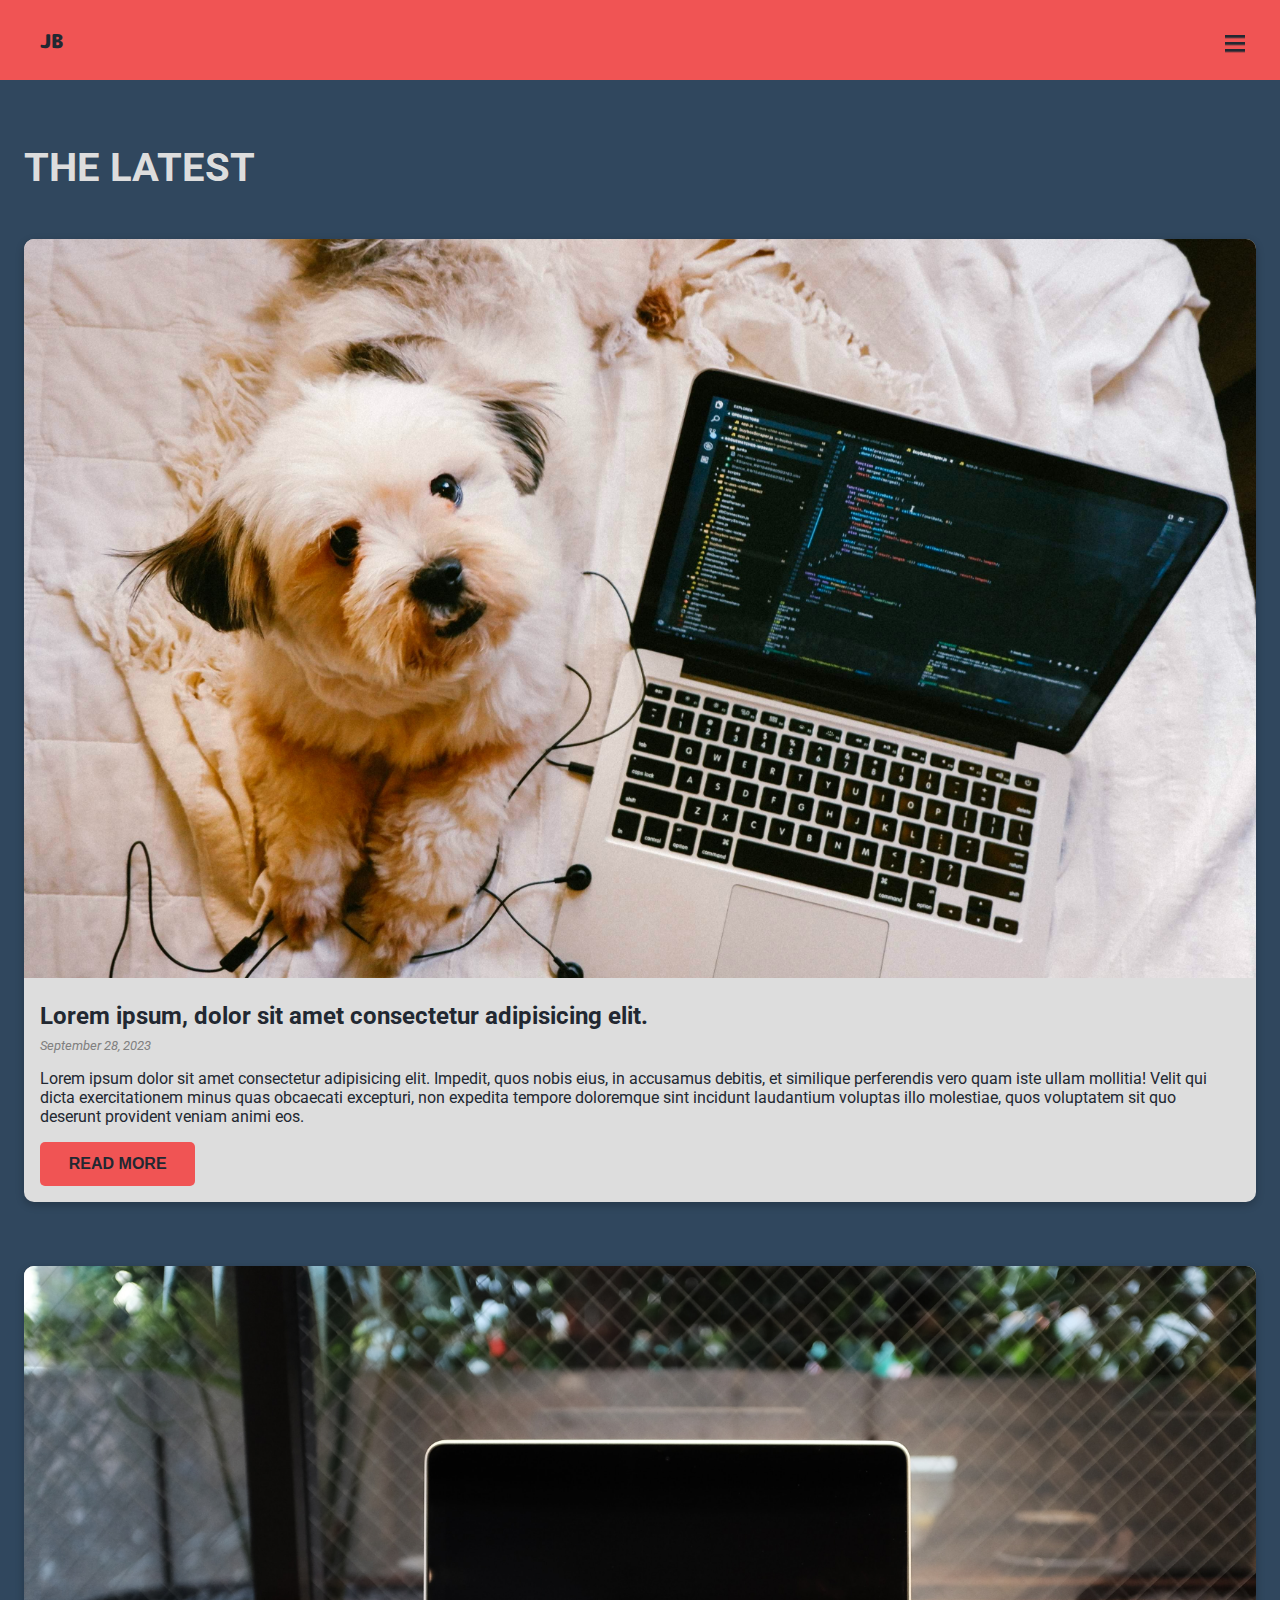
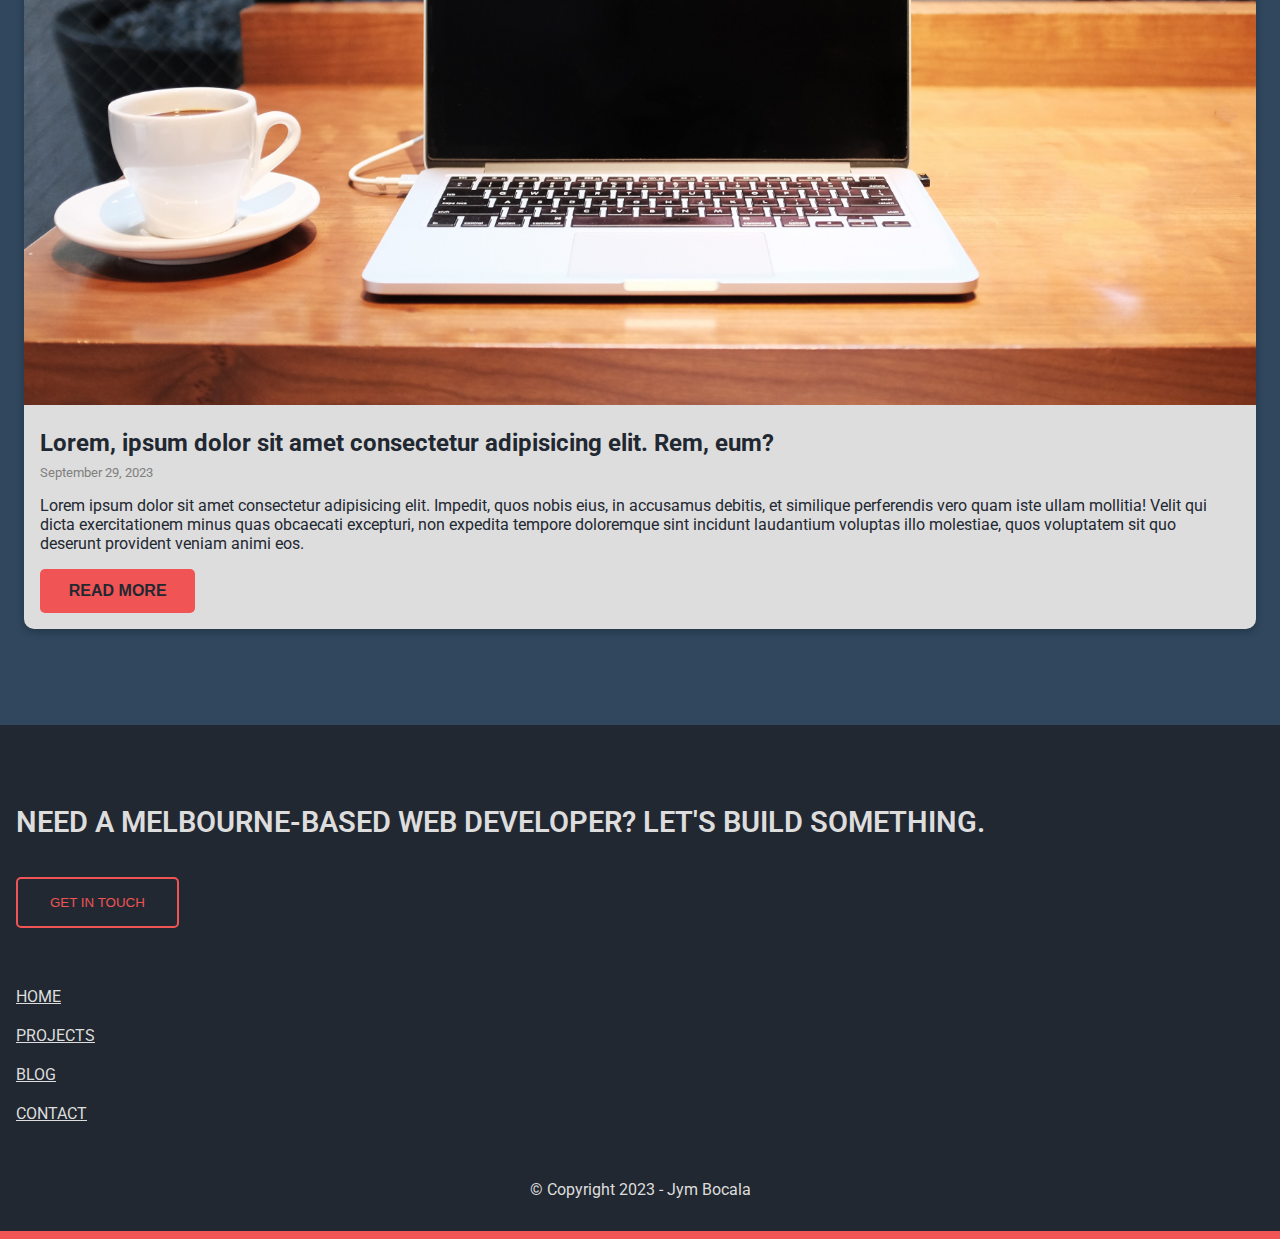
==== src/pages/blog.html @ ca9d5761 "add blog page styles" ====
<!DOCTYPE html>
<html lang="en">
  <head>
    <meta charset="UTF-8" />
    <meta name="viewport" content="width=device-width, initial-scale=1.0" />
    <link rel="stylesheet" href="../styles/index.css" />
    <link rel="stylesheet" href="../styles/mediaqueries.css" />
    <link rel="stylesheet" href="../styles/blog.css" />
    <link rel="preconnect" href="https://fonts.googleapis.com" />
    <link rel="preconnect" href="https://fonts.gstatic.com" crossorigin />
    <link
      href="https://fonts.googleapis.com/css2?family=M+PLUS+Rounded+1c:wght@700;800;900&family=Roboto:ital,wght@0,400;0,700;1,400&display=swap"
      rel="stylesheet"
    />
    <title>Jym Bocala</title>
  </head>
  <body>
    <div class="container">
      <div class="mob_nav">
        <a href="#" class="nav_initials">JB</a>
        <p>
          <a href="#main_nav" id="access_nav" class="access_aid"
            >Show navigation</a
          >
        </p>
      </div>
      <nav id="main_nav">
        <p class="nav_initials" id="main_nav_initials">JB</p>
        <ul>
          <li><a href="#" class="nav_link">Home</a></li>
          <li><a href="#" class="nav_link">About</a></li>
          <li><a href="#" class="nav_link">Contact</a></li>
        </ul>
        <a
          class="download-btn"
          href="../assets/Jym_Bocala_CV(1).pdf"
          title="Download my CV"
          download="Jym_Bocala_CV(1).pdf"
          >CV</a
        >
        <p>
          <a href="#body" id="access_top" class="access_aid">Hide navigation</a>
        </p>
      </nav>
      <main>
        <section class="blog_container">
          <h2>The latest</h2>
          <div class="blog_card">
            <img
              src="../assets/dog-and-laptop.jpg"
              alt="dog next to a laptop"
              class="blog_img"
            />
            <div class="blog_card_content">
              <h3 class="blog_card_title">
                Lorem ipsum, dolor sit amet consectetur adipisicing elit.
              </h3>
              <small><em>September 28, 2023</em></small>
              <p class="blog_card_text">
                Lorem ipsum dolor sit amet consectetur adipisicing elit.
                Impedit, quos nobis eius, in accusamus debitis, et similique
                perferendis vero quam iste ullam mollitia! Velit qui dicta
                exercitationem minus quas obcaecati excepturi, non expedita
                tempore doloremque sint incidunt laudantium voluptas illo
                molestiae, quos voluptatem sit quo deserunt provident veniam
                animi eos.
              </p>
              <a href="#" class="blog_card_link">
                <button>READ MORE</button>
              </a>
            </div>
          </div>

          <div class="blog_card">
            <img
              src="../assets/laptop-and-coffee.jpg"
              alt="laptop with coffee"
              class="blog_img"
            />
            <div class="blog_card_content">
              <h3 class="blog_card_title">
                Lorem, ipsum dolor sit amet consectetur adipisicing elit. Rem,
                eum?
              </h3>
              <small>September 29, 2023</small>
              <p class="blog_card_text">
                Lorem ipsum dolor sit amet consectetur adipisicing elit.
                Impedit, quos nobis eius, in accusamus debitis, et similique
                perferendis vero quam iste ullam mollitia! Velit qui dicta
                exercitationem minus quas obcaecati excepturi, non expedita
                tempore doloremque sint incidunt laudantium voluptas illo
                molestiae, quos voluptatem sit quo deserunt provident veniam
                animi eos.
              </p>
              <a href="#" class="blog_card_link">
                <button>READ MORE</button>
              </a>
            </div>
          </div>
        </section>
      </main>
      <footer>
        <div class="footer_upper">
          <div class="footer_cta">
            <p>Need a Melbourne-based web developer? Let's build something.</p>
            <a href="#">
              <button class="cta_btn">Get in touch</button>
            </a>
          </div>
          <div class="footer_info">
            <ul class="footer_alt_nav">
              <li><a href="#" class="footer_navlink">Home</a></li>
              <li><a href="#" class="footer_navlink">Projects</a></li>
              <li><a href="" class="footer_navlink">Blog</a></li>
              <li><a href="" class="footer_navlink">Contact</a></li>
            </ul>
          </div>
        </div>
        <div class="footer_lower">
          <p>© Copyright 2023 - Jym Bocala</p>
        </div>
      </footer>
    </div>
  </body>
</html>
---- src/styles/index.css ----
@import "/src/styles/navbar.css";
* {
  box-sizing: border-box;
  scroll-behavior: smooth;
}

body {
  font-family: "Roboto", sans-serif;
  margin: 0;
  padding: 0;
  overflow-x: hidden;
  overflow-y: scroll;
}

.container {
  display: flex;
  flex-direction: column;
  align-items: center;
  min-height: 100vh;
  background-color: #222831;
}

/* === MAIN === */
main {
  background-color: #30475E;
  display: flex;
  align-items: center;
  width: 100%;
  min-height: 100vh;
  color: #DDDDDD;
  text-align: center;
}

.hero {
  display: flex;
  flex-grow: 1;
  flex-wrap: wrap;
  justify-content: center;
  align-items: center;
  padding: 1.5rem;
}

.hero_image {
  border: #DDDDDD solid 2px;
  display: flex;
  width: 70%;
  border-radius: 70% 30% 30% 70%/60% 40% 60% 40%;
  margin-bottom: 3rem;
}

.font_color_primary {
  color: #F05454;
}

.hero_info * {
  margin-top: 1rem;
}
.hero_info :first-child {
  margin: 0;
}
.hero_info #fullname {
  font-weight: 400;
}

.hero_links {
  display: flex;
  flex-wrap: wrap;
  justify-content: center;
}
.hero_links :nth-child(1) {
  display: flex;
  justify-content: center;
  width: 100%;
  background-color: transparent;
  cursor: none;
  border: none;
  margin-bottom: 0.8rem;
}
.hero_links :nth-child(1) #cv_button {
  background-color: #F05454;
  color: #222831;
  width: 50%;
  border-radius: 50px;
  padding: 1.5rem;
}
.hero_links :not(:first-child) {
  background-color: transparent;
  border: none;
  margin: 0 1rem;
}

.icon {
  max-width: 40px;
}
.icon path {
  fill: #DDDDDD;
}

/* === FOOTER === */
footer {
  margin-top: auto;
  display: flex;
  flex-direction: column;
  width: 100%;
  padding: 1rem;
  background-color: #222831;
  border-bottom: 8px solid #F05454;
  color: #DDDDDD;
}

.footer_upper {
  text-transform: uppercase;
}
.footer_upper .footer_cta {
  padding: 2rem 0;
}
.footer_upper .footer_cta p {
  margin-bottom: 2rem;
  font-size: 1.8rem;
  font-stretch: expanded;
  font-weight: 600;
  line-height: 1.5;
}
.footer_upper .cta_btn {
  background-color: transparent;
  border: 2px solid #F05454;
  color: #F05454;
  padding: 1rem 2rem;
  border-radius: 5px;
  text-transform: uppercase;
}
.footer_upper .footer_info {
  display: flex;
}

.footer_alt_nav li {
  text-align: left;
  padding: 0.5rem 0;
}
.footer_alt_nav li .footer_navlink {
  text-decoration: none;
  color: #DDDDDD;
  font-weight: 400;
  font-size: 1rem;
  text-decoration: underline;
}

.footer_lower {
  align-self: center;
  margin-top: 1rem;
}/*# sourceMappingURL=index.css.map */
---- src/styles/mediaqueries.css ----
* {
  box-sizing: border-box;
  scroll-behavior: smooth;
}

body {
  font-family: "Roboto", sans-serif;
  margin: 0;
  padding: 0;
  overflow-x: hidden;
  overflow-y: scroll;
}

/* === TABLET SCREENS === */
@media only screen and (min-width: 401px) and (max-width: 960px) {
  main {
    background-color: #F5CF8E; /* Yellow */
  }
}
/* === DESKSTOP SCREENS === *//*# sourceMappingURL=mediaqueries.css.map */
---- src/styles/blog.css ----
* {
  box-sizing: border-box;
  scroll-behavior: smooth;
}

body {
  font-family: "Roboto", sans-serif;
  margin: 0;
  padding: 0;
  overflow-x: hidden;
  overflow-y: scroll;
}

.blog_container {
  display: flex;
  flex-wrap: wrap;
  max-height: 100%;
  padding: 1rem 1.5rem;
  margin: 0 auto 3rem;
}
.blog_container h2 {
  text-transform: uppercase;
  text-align: left;
  font-size: 2.5rem;
  flex-grow: 1;
  margin: 3rem 0;
}

/* === BLOG CARD === */
.blog_card {
  display: flex;
  flex-wrap: wrap;
  margin: 2rem 0;
  background-color: #DDDDDD;
  color: #222831;
  border-radius: 10px;
  box-shadow: rgba(0, 0, 0, 0.24) 0px 3px 8px;
}
.blog_card:first-of-type {
  margin-top: 0;
}

.blog_img {
  width: 100%;
  aspect-ratio: 5/3;
  -o-object-fit: cover;
     object-fit: cover;
  border-radius: 10px 10px 0 0;
}

.blog_card_content {
  padding: 0 1rem 1rem;
  display: flex;
  flex-wrap: wrap;
  text-align: left;
  color: #222831;
}
.blog_card_content h3 {
  width: 100%;
  font-size: 1.5rem;
  margin-bottom: 0.5rem;
}
.blog_card_content small {
  font-size: 0.8rem;
  color: grey;
}
.blog_card_content .blog_card_text {
  display: -webkit-box;
  -webkit-box-orient: vertical;
  -webkit-line-clamp: 4;
  overflow: hidden;
}
.blog_card_content .blog_card_link {
  text-decoration: none;
  color: #222831;
}
.blog_card_content .blog_card_link button {
  padding: 0.8rem 1.8rem;
  border-radius: 5px;
  background-color: #F05454;
  border: none;
  color: #222831;
  font-weight: 600;
  font-size: 1rem;
}/*# sourceMappingURL=blog.css.map */
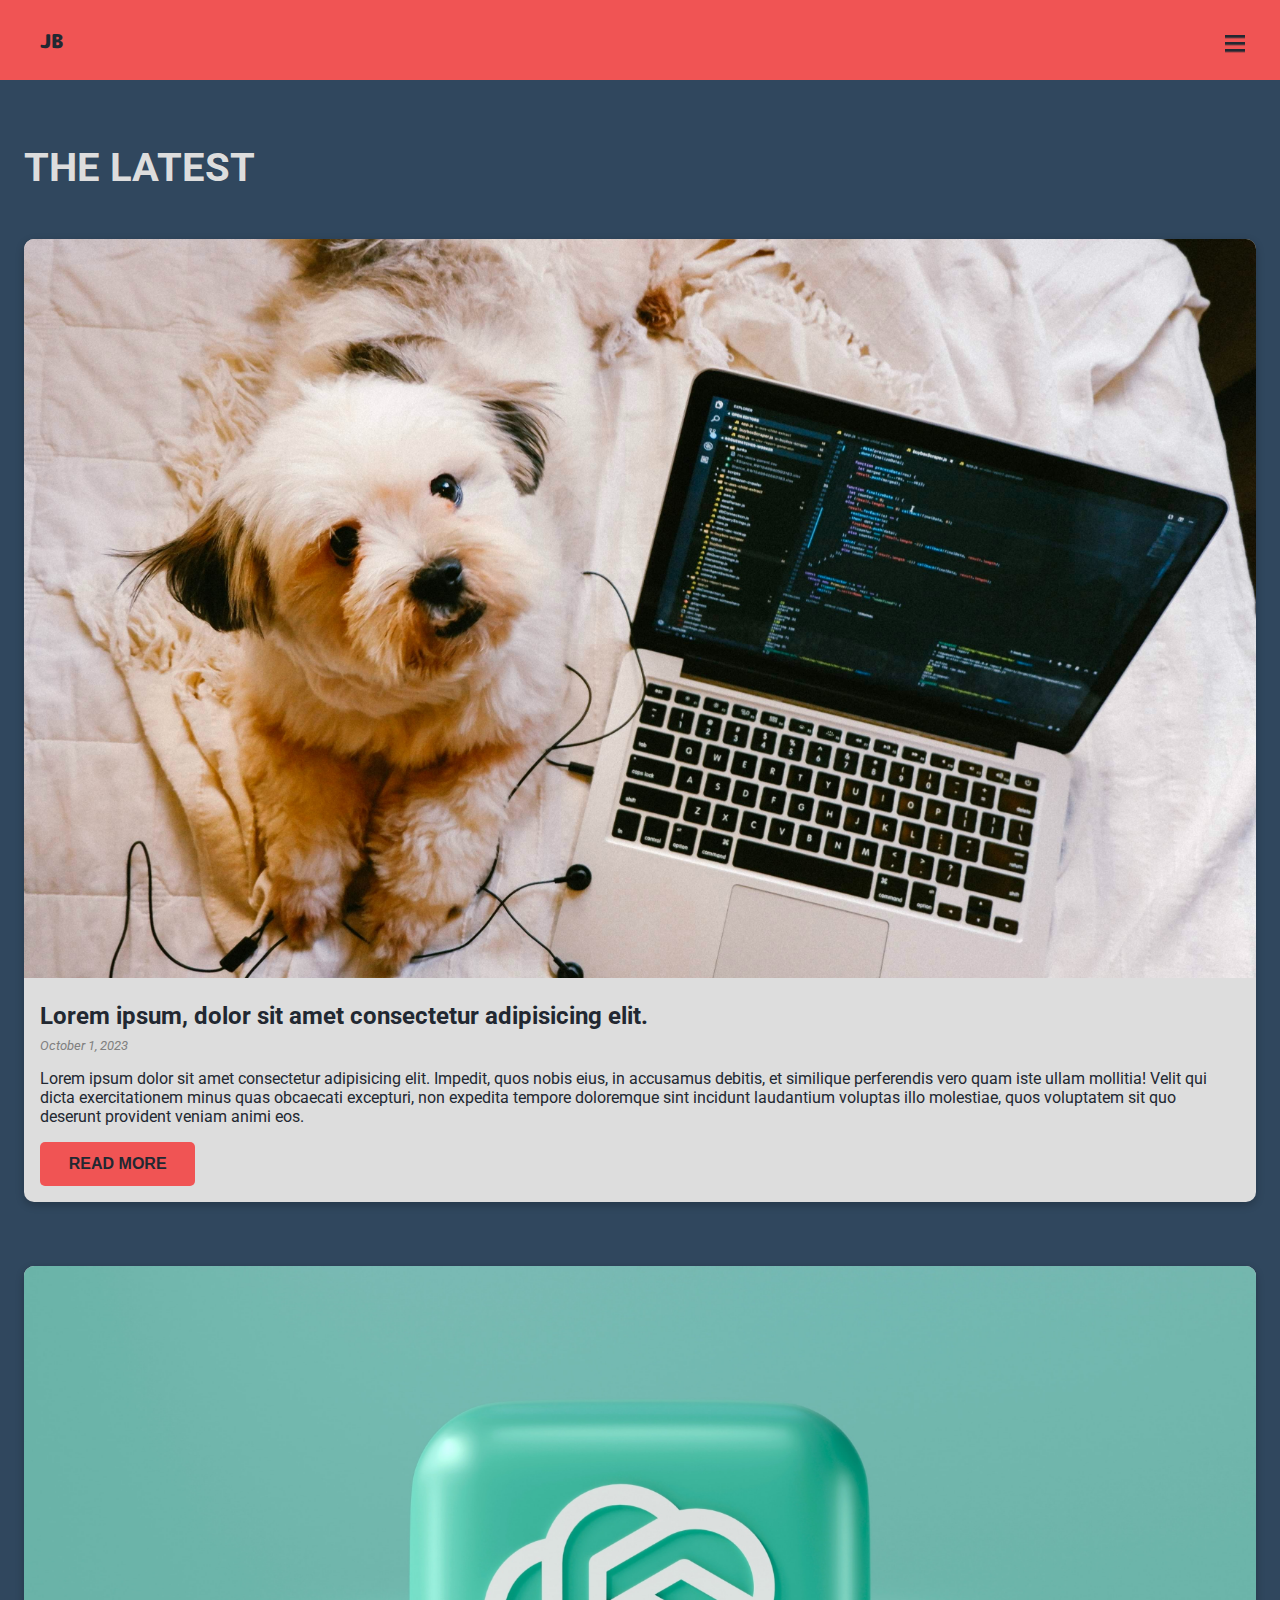
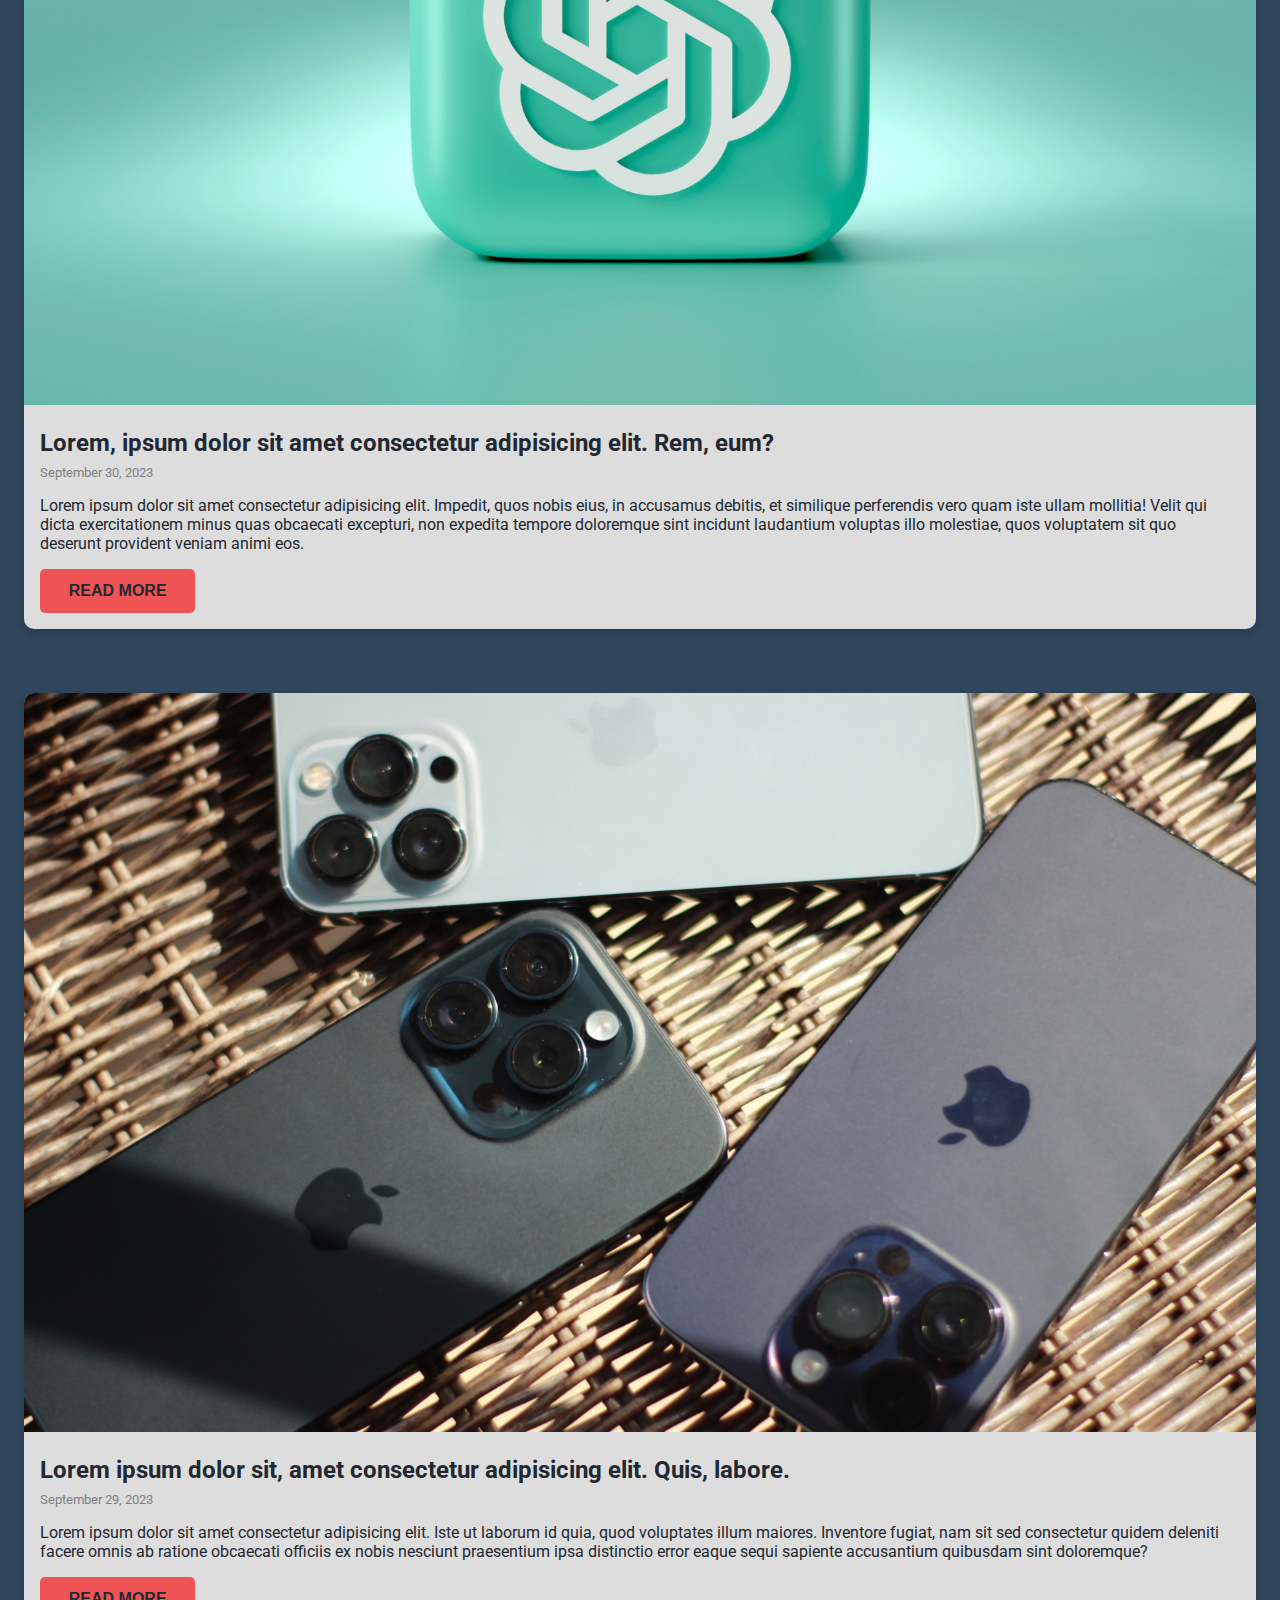
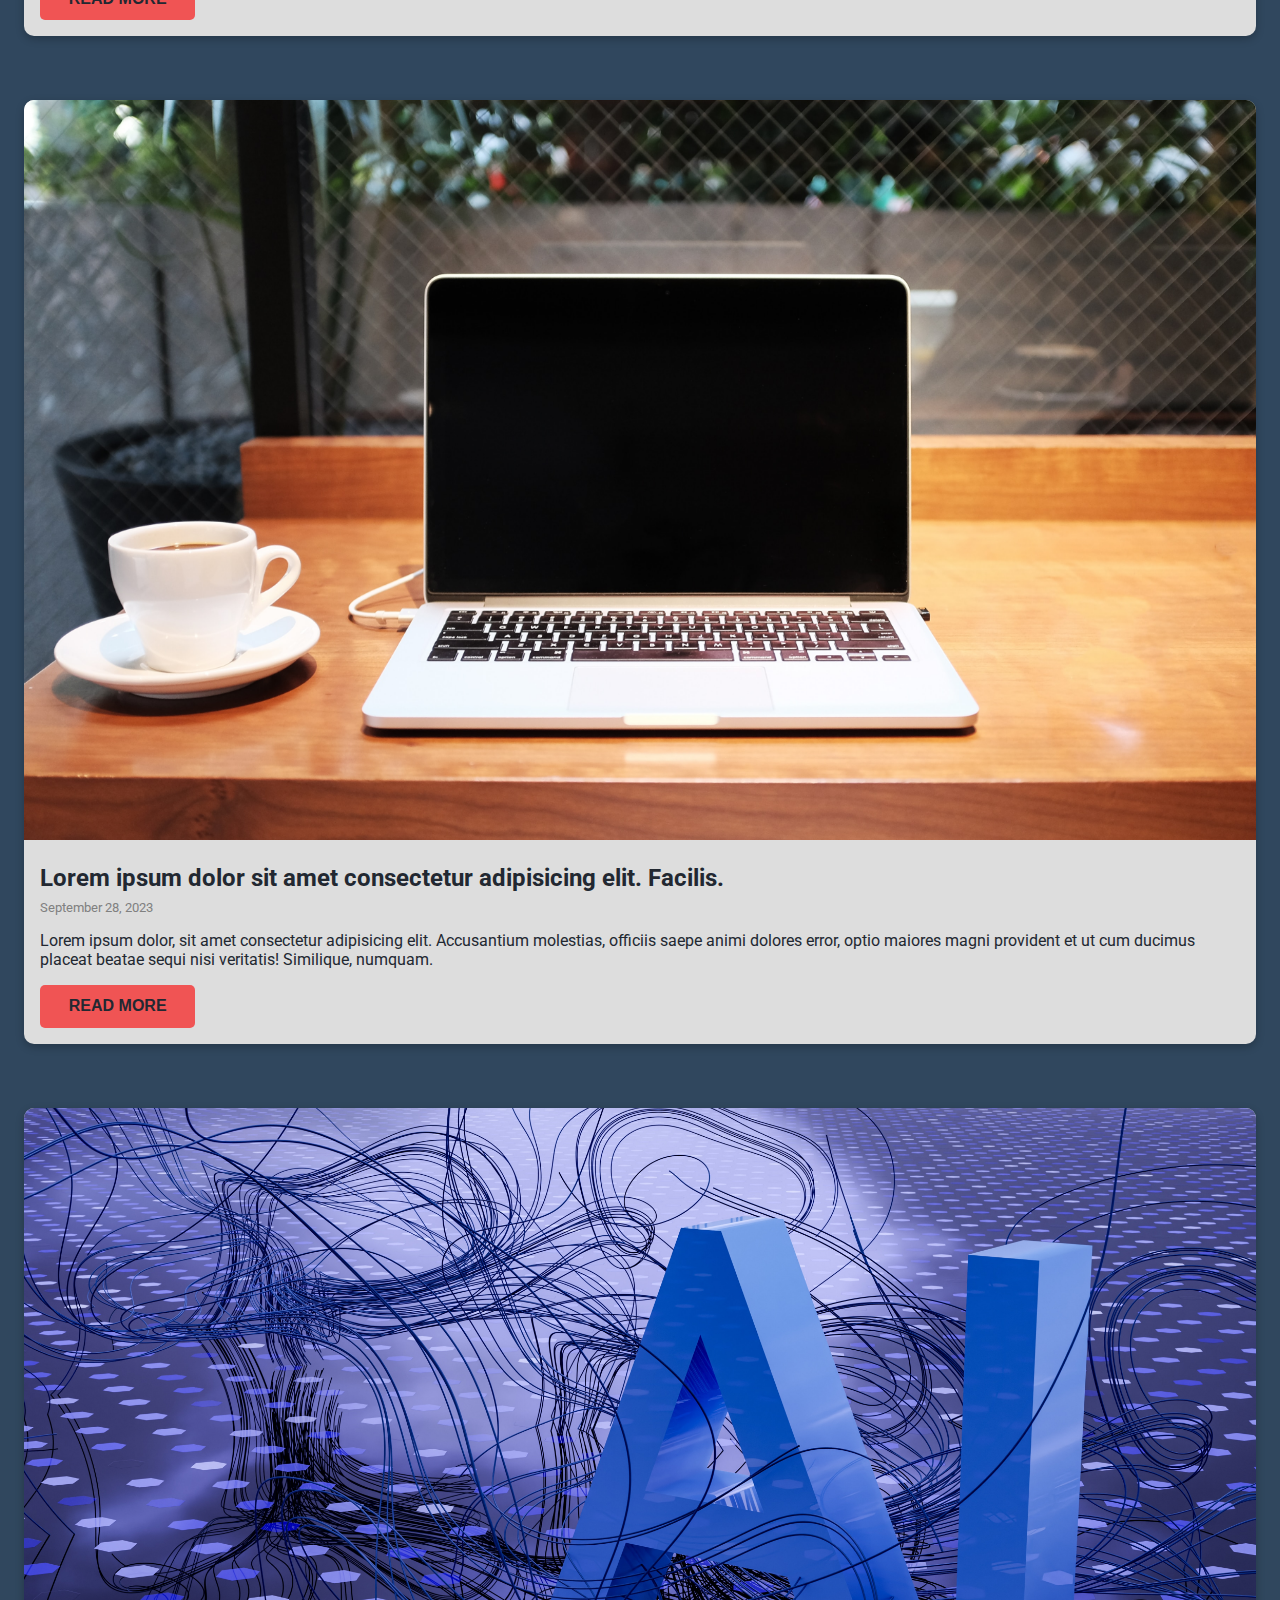
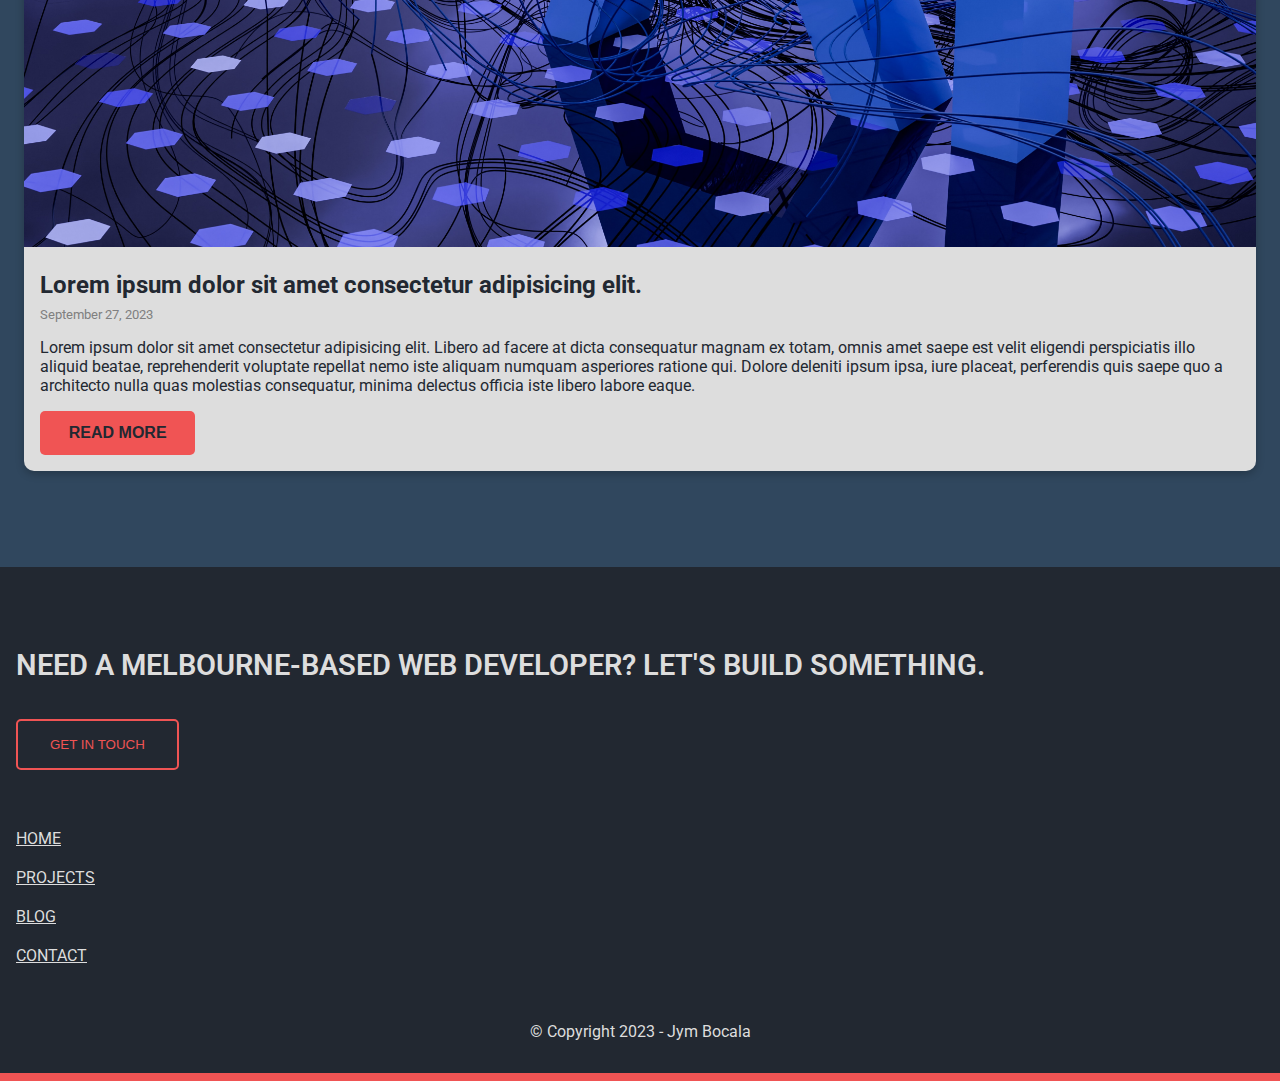
==== commit 5a0af309: "add 3 blog posts" ====
--- a/src/pages/blog.html
+++ b/src/pages/blog.html
@@ -45,9 +45,11 @@
       <main>
         <section class="blog_container">
           <h2>The latest</h2>
-          <div class="blog_card">
-            <img
-              src="../assets/dog-and-laptop.jpg"
+          
+          <!-- BLOG POST 1 -->
+          <div class="blog_card">
+            <img
+              src="../assets/blog-images/dog-and-laptop.jpg"
               alt="dog next to a laptop"
               class="blog_img"
             />
@@ -55,7 +57,7 @@
               <h3 class="blog_card_title">
                 Lorem ipsum, dolor sit amet consectetur adipisicing elit.
               </h3>
-              <small><em>September 28, 2023</em></small>
+              <small><em>October 1, 2023</em></small>
               <p class="blog_card_text">
                 Lorem ipsum dolor sit amet consectetur adipisicing elit.
                 Impedit, quos nobis eius, in accusamus debitis, et similique
@@ -71,10 +73,11 @@
             </div>
           </div>
 
-          <div class="blog_card">
-            <img
-              src="../assets/laptop-and-coffee.jpg"
-              alt="laptop with coffee"
+          <!-- BLOG POST 2 -->
+          <div class="blog_card">
+            <img
+              src="../assets/blog-images/chatgpt.jpg"
+              alt="Chat GPT icon"
               class="blog_img"
             />
             <div class="blog_card_content">
@@ -82,7 +85,7 @@
                 Lorem, ipsum dolor sit amet consectetur adipisicing elit. Rem,
                 eum?
               </h3>
-              <small>September 29, 2023</small>
+              <small>September 30, 2023</small>
               <p class="blog_card_text">
                 Lorem ipsum dolor sit amet consectetur adipisicing elit.
                 Impedit, quos nobis eius, in accusamus debitis, et similique
@@ -91,6 +94,86 @@
                 tempore doloremque sint incidunt laudantium voluptas illo
                 molestiae, quos voluptatem sit quo deserunt provident veniam
                 animi eos.
+              </p>
+              <a href="#" class="blog_card_link">
+                <button>READ MORE</button>
+              </a>
+            </div>
+          </div>
+
+          <!-- BLOG POST 3 -->
+          <div class="blog_card">
+            <img
+              src="../assets/blog-images/iphones.jpg"
+              alt="three iphones"
+              class="blog_img"
+            />
+            <div class="blog_card_content">
+              <h3 class="blog_card_title">
+                Lorem ipsum dolor sit, amet consectetur adipisicing elit. Quis,
+                labore.
+              </h3>
+              <small>September 29, 2023</small>
+              <p class="blog_card_text">
+                Lorem ipsum dolor sit amet consectetur adipisicing elit. Iste ut
+                laborum id quia, quod voluptates illum maiores. Inventore
+                fugiat, nam sit sed consectetur quidem deleniti facere omnis ab
+                ratione obcaecati officiis ex nobis nesciunt praesentium ipsa
+                distinctio error eaque sequi sapiente accusantium quibusdam sint
+                doloremque?
+              </p>
+              <a href="#" class="blog_card_link">
+                <button>READ MORE</button>
+              </a>
+            </div>
+          </div>
+
+          <!-- BLOG POST 4 -->
+          <div class="blog_card">
+            <img
+              src="../assets/blog-images/laptop-and-coffee.jpg"
+              alt="laptop and coffee"
+              class="blog_img"
+            />
+            <div class="blog_card_content">
+              <h3 class="blog_card_title">
+                Lorem ipsum dolor sit amet consectetur adipisicing elit.
+                Facilis.
+              </h3>
+              <small>September 28, 2023</small>
+              <p class="blog_card_text">
+                Lorem ipsum dolor, sit amet consectetur adipisicing elit.
+                Accusantium molestias, officiis saepe animi dolores error, optio
+                maiores magni provident et ut cum ducimus placeat beatae sequi
+                nisi veritatis! Similique, numquam.
+              </p>
+              <a href="#" class="blog_card_link">
+                <button>READ MORE</button>
+              </a>
+            </div>
+          </div>
+
+          <!-- BLOG POST 5 -->
+          <div class="blog_card">
+            <img
+              src="../assets/blog-images/ai.jpg"
+              alt="AI letters"
+              class="blog_img"
+            />
+            <div class="blog_card_content">
+              <h3 class="blog_card_title">
+                Lorem ipsum dolor sit amet consectetur adipisicing elit.
+              </h3>
+              <small>September 27, 2023</small>
+              <p class="blog_card_text">
+                Lorem ipsum dolor sit amet consectetur adipisicing elit. Libero
+                ad facere at dicta consequatur magnam ex totam, omnis amet saepe
+                est velit eligendi perspiciatis illo aliquid beatae,
+                reprehenderit voluptate repellat nemo iste aliquam numquam
+                asperiores ratione qui. Dolore deleniti ipsum ipsa, iure
+                placeat, perferendis quis saepe quo a architecto nulla quas
+                molestias consequatur, minima delectus officia iste libero
+                labore eaque.
               </p>
               <a href="#" class="blog_card_link">
                 <button>READ MORE</button>
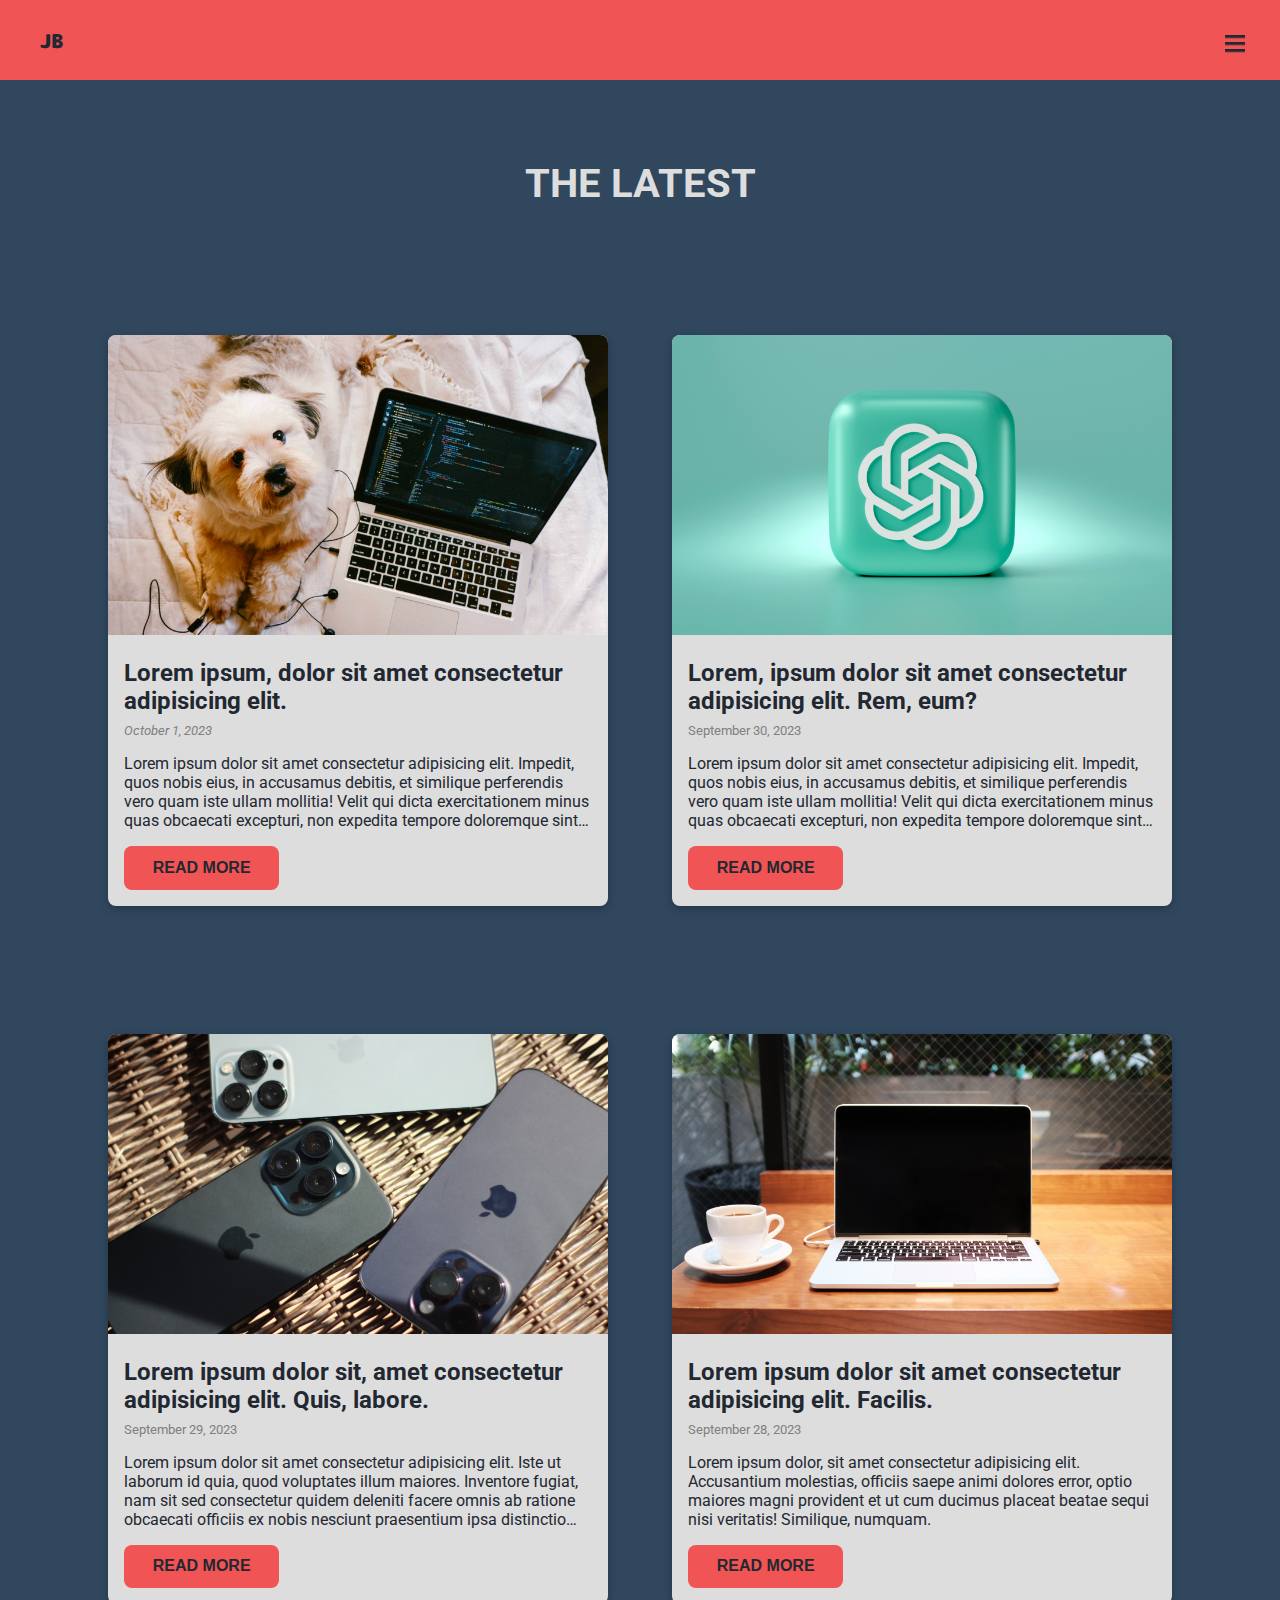
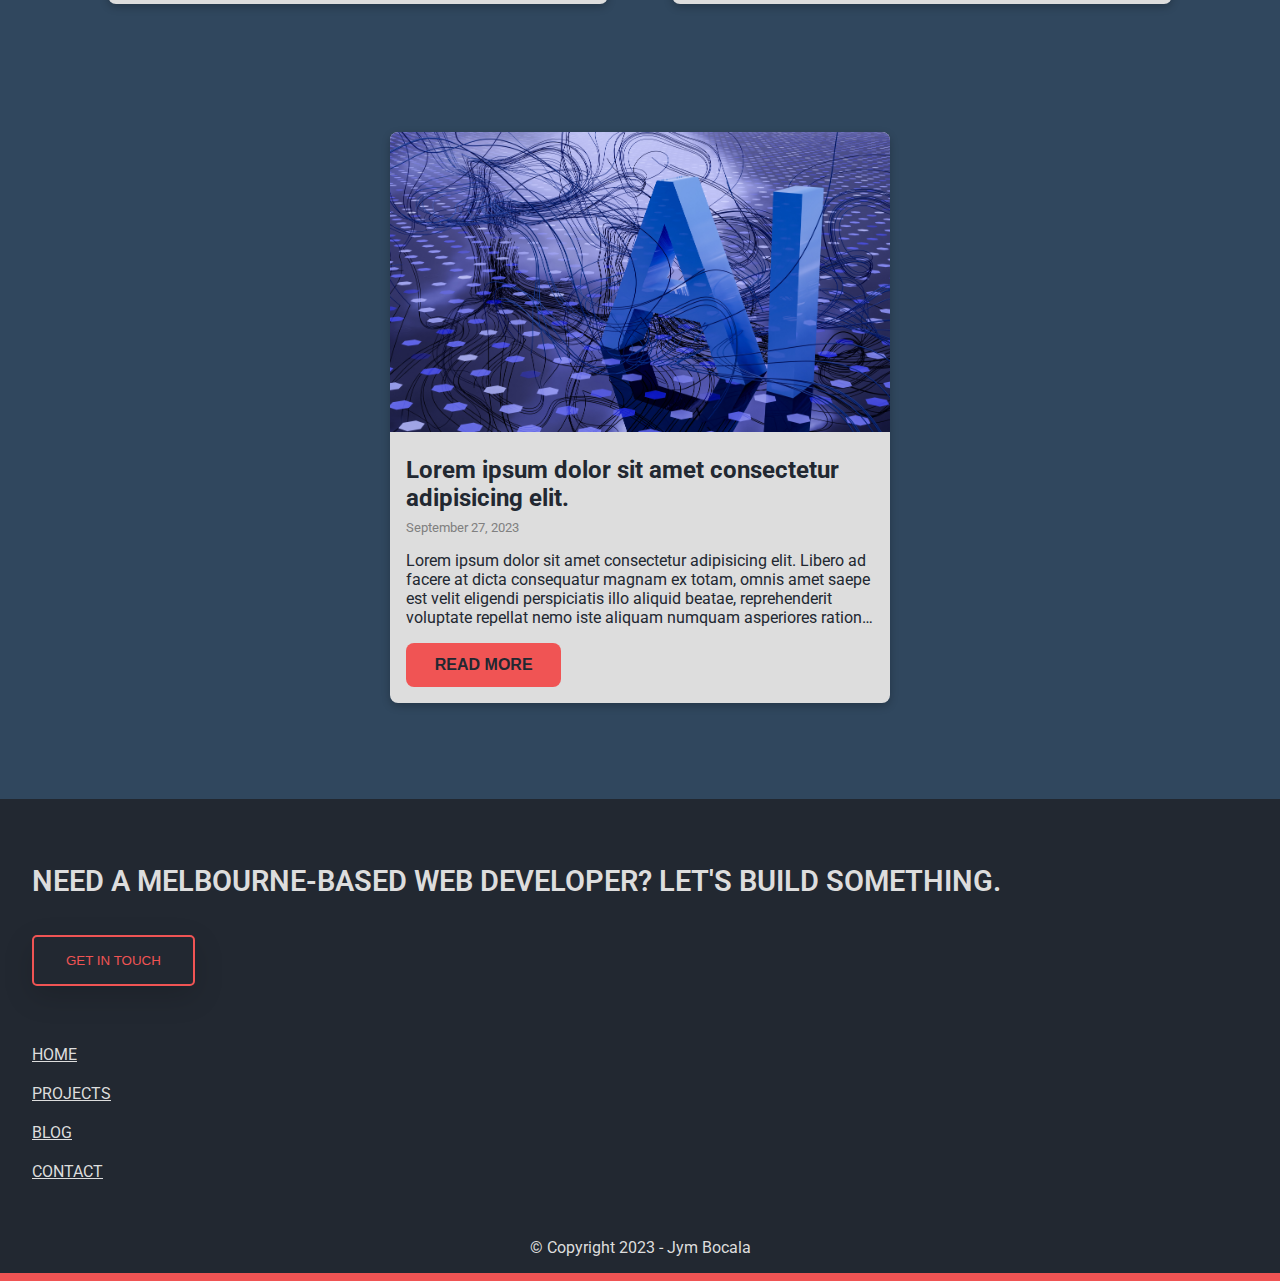
==== commit 36eb5aee: "add media queries styles for blog page" ====
--- a/src/pages/blog.html
+++ b/src/pages/blog.html
@@ -43,8 +43,8 @@
         </p>
       </nav>
       <main>
+        <h2 class="main_heading">The latest</h2>
         <section class="blog_container">
-          <h2>The latest</h2>
           
           <!-- BLOG POST 1 -->
           <div class="blog_card">
--- a/src/styles/index.css
+++ b/src/styles/index.css
@@ -24,6 +24,7 @@
 main {
   background-color: #30475E;
   display: flex;
+  flex-direction: column;
   align-items: center;
   width: 100%;
   min-height: 100vh;
@@ -33,11 +34,12 @@
 
 .hero {
   display: flex;
-  flex-grow: 1;
   flex-wrap: wrap;
   justify-content: center;
   align-items: center;
   padding: 1.5rem;
+  min-height: 80vh;
+  margin-top: 3rem;
 }
 
 .hero_image {
@@ -55,11 +57,15 @@
 .hero_info * {
   margin-top: 1rem;
 }
+.hero_info p {
+  line-height: 1.7;
+}
 .hero_info :first-child {
   margin: 0;
 }
 .hero_info #fullname {
   font-weight: 400;
+  font-size: 2.5rem;
 }
 
 .hero_links {
@@ -76,12 +82,13 @@
   border: none;
   margin-bottom: 0.8rem;
 }
-.hero_links :nth-child(1) #cv_button {
+.hero_links :nth-child(1) #cv_btn {
   background-color: #F05454;
   color: #222831;
-  width: 50%;
+  max-width: 40%;
   border-radius: 50px;
   padding: 1.5rem;
+  box-shadow: 0 10px 30px 0 rgba(0, 0, 0, 0.15);
 }
 .hero_links :not(:first-child) {
   background-color: transparent;
@@ -94,6 +101,53 @@
 }
 .icon path {
   fill: #DDDDDD;
+}
+
+/* === ABOUT ME === */
+.about_me {
+  display: flex;
+  flex-wrap: wrap;
+  justify-content: center;
+  min-height: 100vh;
+  width: 100%;
+  padding: 1.5rem;
+  margin: 3rem 0;
+}
+
+.about_content {
+  text-align: left;
+  line-height: 1.7;
+  margin-bottom: 2rem;
+}
+
+#project_btn {
+  text-decoration: none;
+  color: #222831;
+  background-color: #F05454;
+  border-radius: 5px;
+  border: none;
+  padding: 1rem 1.5rem;
+  box-shadow: 0 10px 30px 0 rgba(152, 116, 116, 0.15);
+  font-weight: 600;
+}
+
+.skills_container {
+  display: grid;
+  grid-template-columns: repeat(4, 1fr);
+  gap: 8px;
+  margin: 2rem 0;
+}
+.skills_container div {
+  display: flex;
+  flex-direction: column;
+  justify-content: space-between;
+  align-items: center;
+}
+.skills_container div img {
+  max-width: 25px;
+}
+.skills_container div p {
+  font-size: 1rem;
 }
 
 /* === FOOTER === */
@@ -128,6 +182,7 @@
   padding: 1rem 2rem;
   border-radius: 5px;
   text-transform: uppercase;
+  box-shadow: 0 10px 30px 0 rgba(0, 0, 0, 0.15);
 }
 .footer_upper .footer_info {
   display: flex;
--- a/src/styles/mediaqueries.css
+++ b/src/styles/mediaqueries.css
@@ -11,10 +11,43 @@
   overflow-y: scroll;
 }
 
-/* === TABLET SCREENS === */
-@media only screen and (min-width: 401px) and (max-width: 960px) {
-  main {
-    background-color: #F5CF8E; /* Yellow */
+/* === Small devices (portrait tablets and large phones) === */
+@media only screen and (min-width: 500px) {
+  main,
+  footer {
+    padding: 0 2rem;
+  }
+  .hero_image {
+    width: 50%;
+  }
+  .skills_container {
+    grid-template-columns: repeat(6, 1fr);
+    grid-gap: 2rem;
   }
 }
-/* === DESKSTOP SCREENS === *//*# sourceMappingURL=mediaqueries.css.map */+/* === Medium devices (landscape tablets) === */
+@media only screen and (min-width: 769px) {
+  /* Contact Page */
+  .contact_form_wrapper {
+    max-width: 80%;
+  }
+  #contact_submit_btn {
+    max-width: 30%;
+  }
+}
+/* === Large devices (laptops/desktops) === */
+@media only screen and (min-width: 992px) {
+  /* Blog and Projects Pages */
+  .project_container, .blog_container {
+    justify-content: space-around;
+    gap: 4em;
+  }
+  .project_card, .blog_card {
+    flex-basis: 45%;
+    max-width: 500px;
+  }
+  /* Contact Page */
+  .contact_form_wrapper {
+    max-width: 60%;
+  }
+}/*# sourceMappingURL=mediaqueries.css.map */--- a/src/styles/blog.css
+++ b/src/styles/blog.css
@@ -17,13 +17,16 @@
   max-height: 100%;
   padding: 1rem 1.5rem;
   margin: 0 auto 3rem;
+  justify-content: center;
+  align-items: stretch;
 }
-.blog_container h2 {
+
+h2 {
   text-transform: uppercase;
   text-align: left;
   font-size: 2.5rem;
   flex-grow: 1;
-  margin: 3rem 0;
+  margin: 2em 0;
 }
 
 /* === BLOG CARD === */
@@ -33,11 +36,8 @@
   margin: 2rem 0;
   background-color: #DDDDDD;
   color: #222831;
-  border-radius: 10px;
+  border-radius: 8px;
   box-shadow: rgba(0, 0, 0, 0.24) 0px 3px 8px;
-}
-.blog_card:first-of-type {
-  margin-top: 0;
 }
 
 .blog_img {
@@ -45,7 +45,7 @@
   aspect-ratio: 5/3;
   -o-object-fit: cover;
      object-fit: cover;
-  border-radius: 10px 10px 0 0;
+  border-radius: 8px 8px 0 0;
 }
 
 .blog_card_content {
@@ -76,7 +76,7 @@
 }
 .blog_card_content .blog_card_link button {
   padding: 0.8rem 1.8rem;
-  border-radius: 5px;
+  border-radius: 8px;
   background-color: #F05454;
   border: none;
   color: #222831;
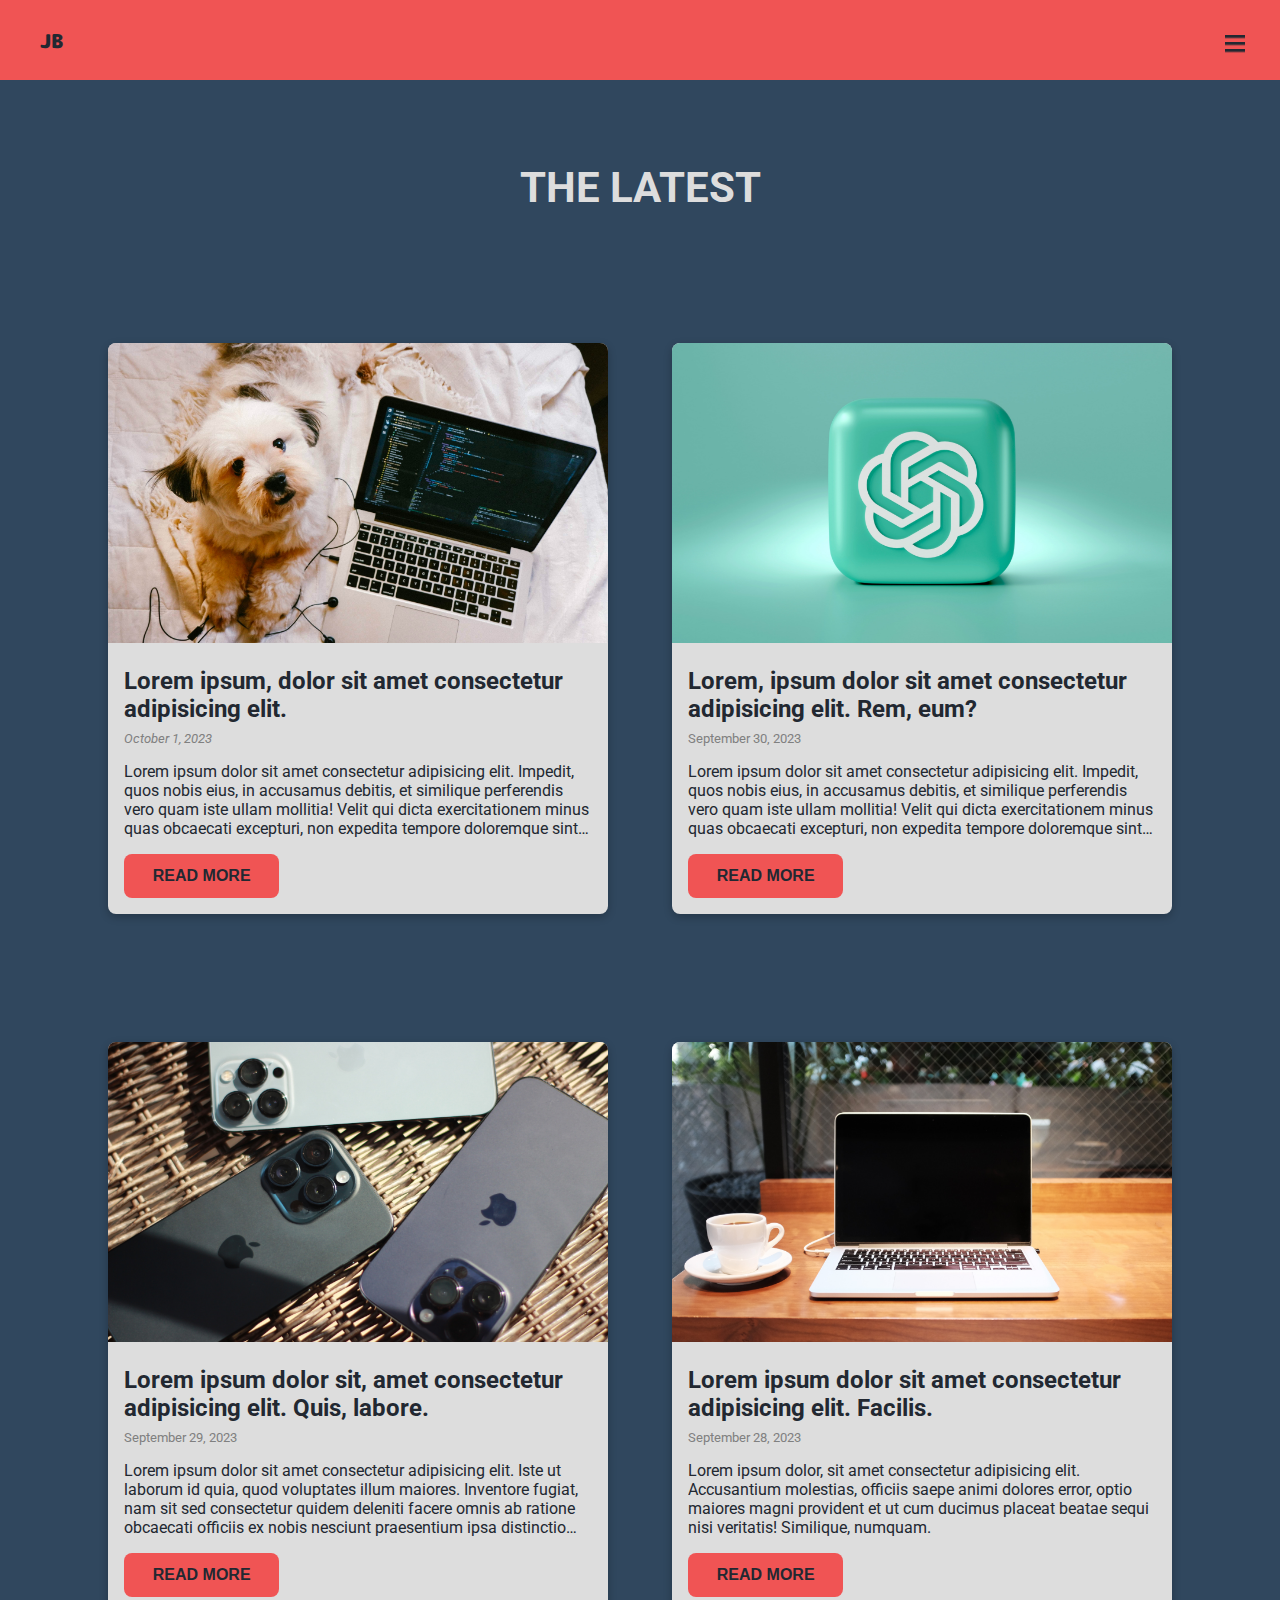
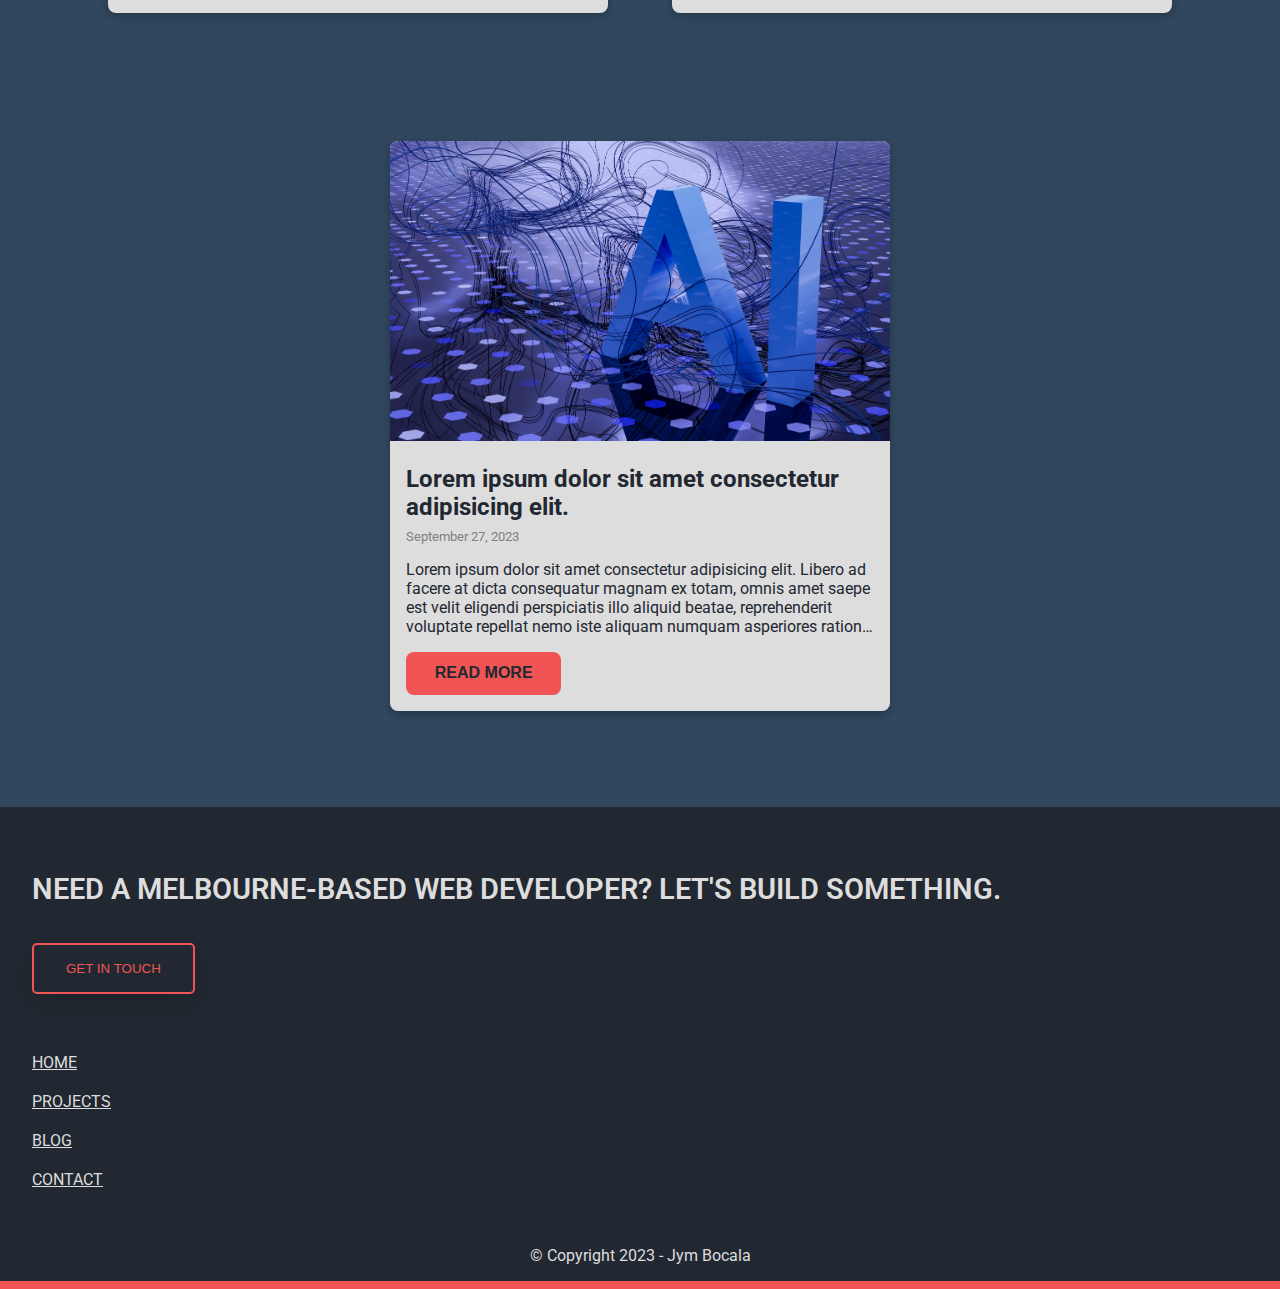
==== commit 0e39f99b: "refactor styling page headings" ====
--- a/src/pages/blog.html
+++ b/src/pages/blog.html
@@ -43,7 +43,7 @@
         </p>
       </nav>
       <main>
-        <h2 class="main_heading">The latest</h2>
+        <h1 class="main_heading">The latest</h1>
         <section class="blog_container">
           
           <!-- BLOG POST 1 -->
--- a/src/styles/index.css
+++ b/src/styles/index.css
@@ -12,15 +12,6 @@
   overflow-y: scroll;
 }
 
-.container {
-  display: flex;
-  flex-direction: column;
-  align-items: center;
-  min-height: 100vh;
-  background-color: #222831;
-}
-
-/* === MAIN === */
 main {
   background-color: #30475E;
   display: flex;
@@ -32,6 +23,22 @@
   text-align: center;
 }
 
+.main_heading {
+  text-transform: uppercase;
+  text-align: left;
+  font-size: 2.6rem;
+  margin: 2em 0;
+}
+
+.container {
+  display: flex;
+  flex-direction: column;
+  align-items: center;
+  min-height: 100vh;
+  background-color: #222831;
+}
+
+/* === HOME PAGE === */
 .hero {
   display: flex;
   flex-wrap: wrap;
--- a/src/styles/blog.css
+++ b/src/styles/blog.css
@@ -19,14 +19,6 @@
   margin: 0 auto 3rem;
   justify-content: center;
   align-items: stretch;
-}
-
-h2 {
-  text-transform: uppercase;
-  text-align: left;
-  font-size: 2.5rem;
-  flex-grow: 1;
-  margin: 2em 0;
 }
 
 /* === BLOG CARD === */
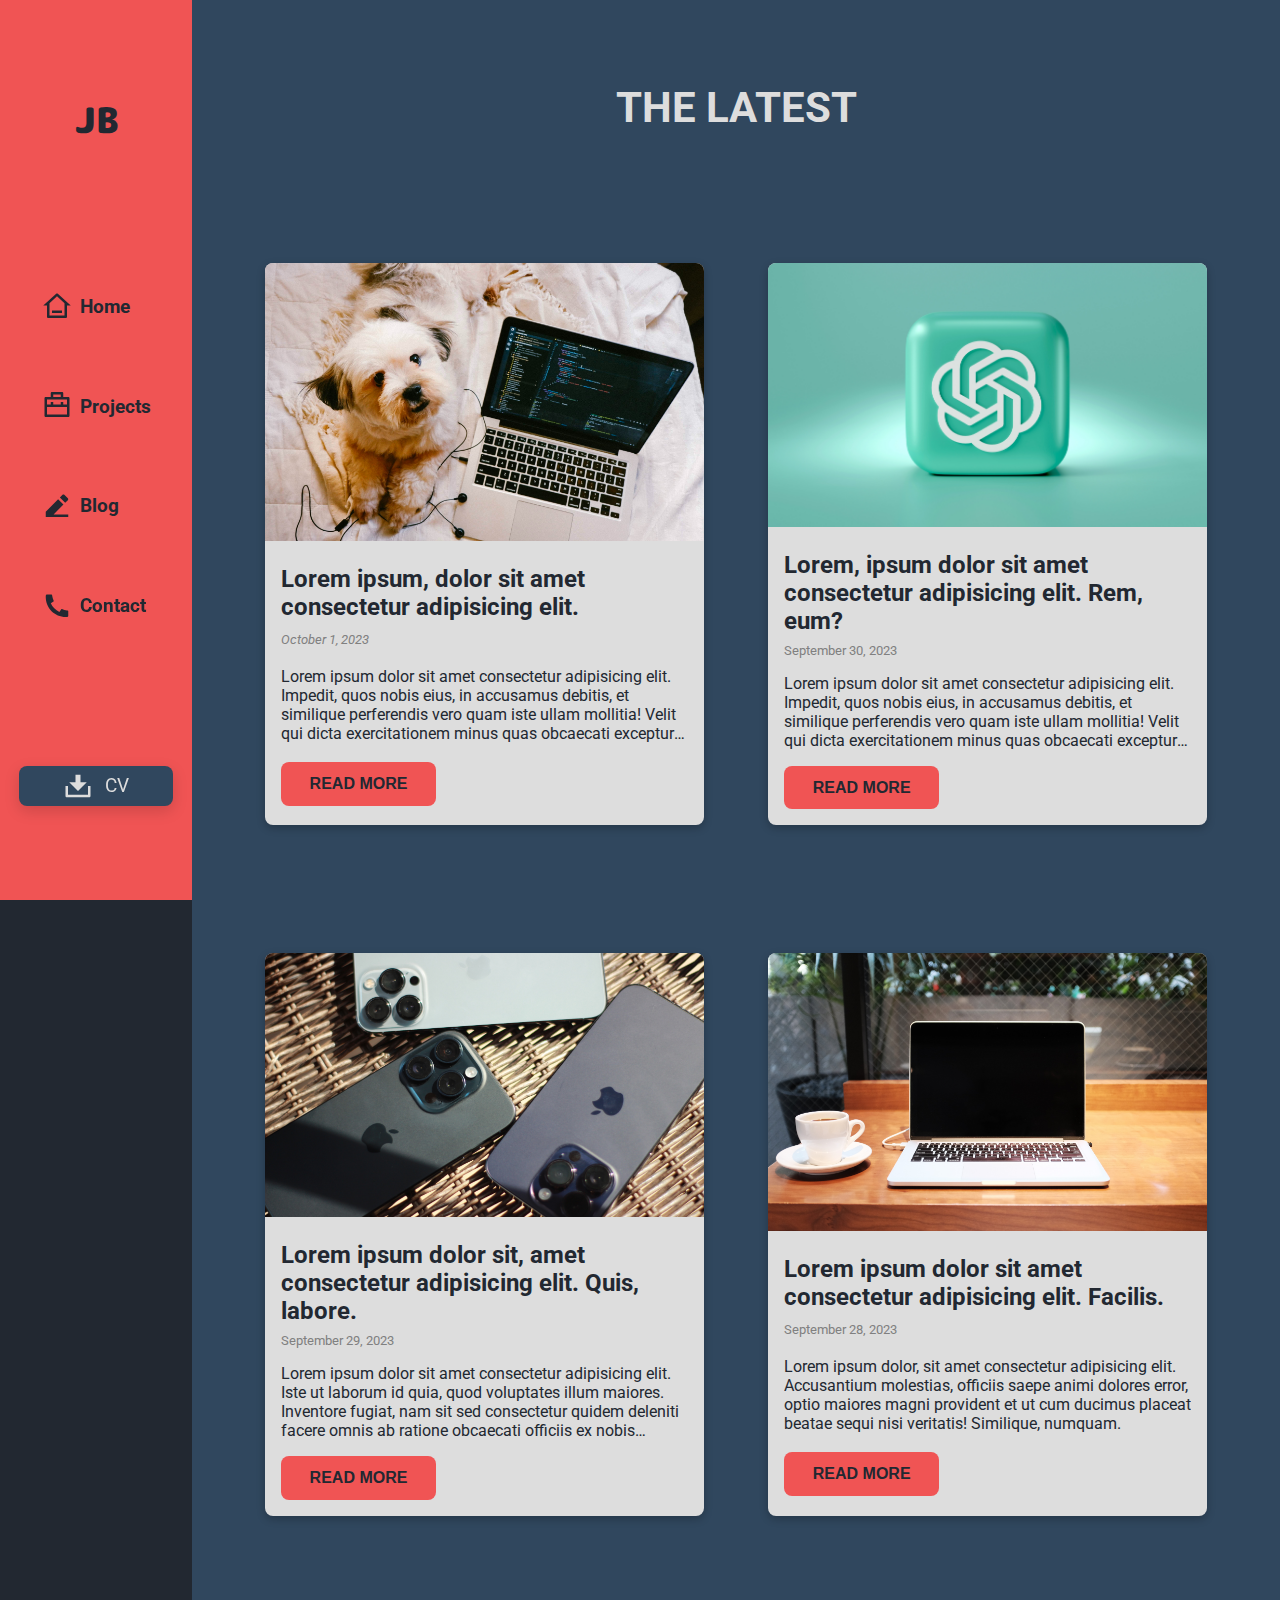
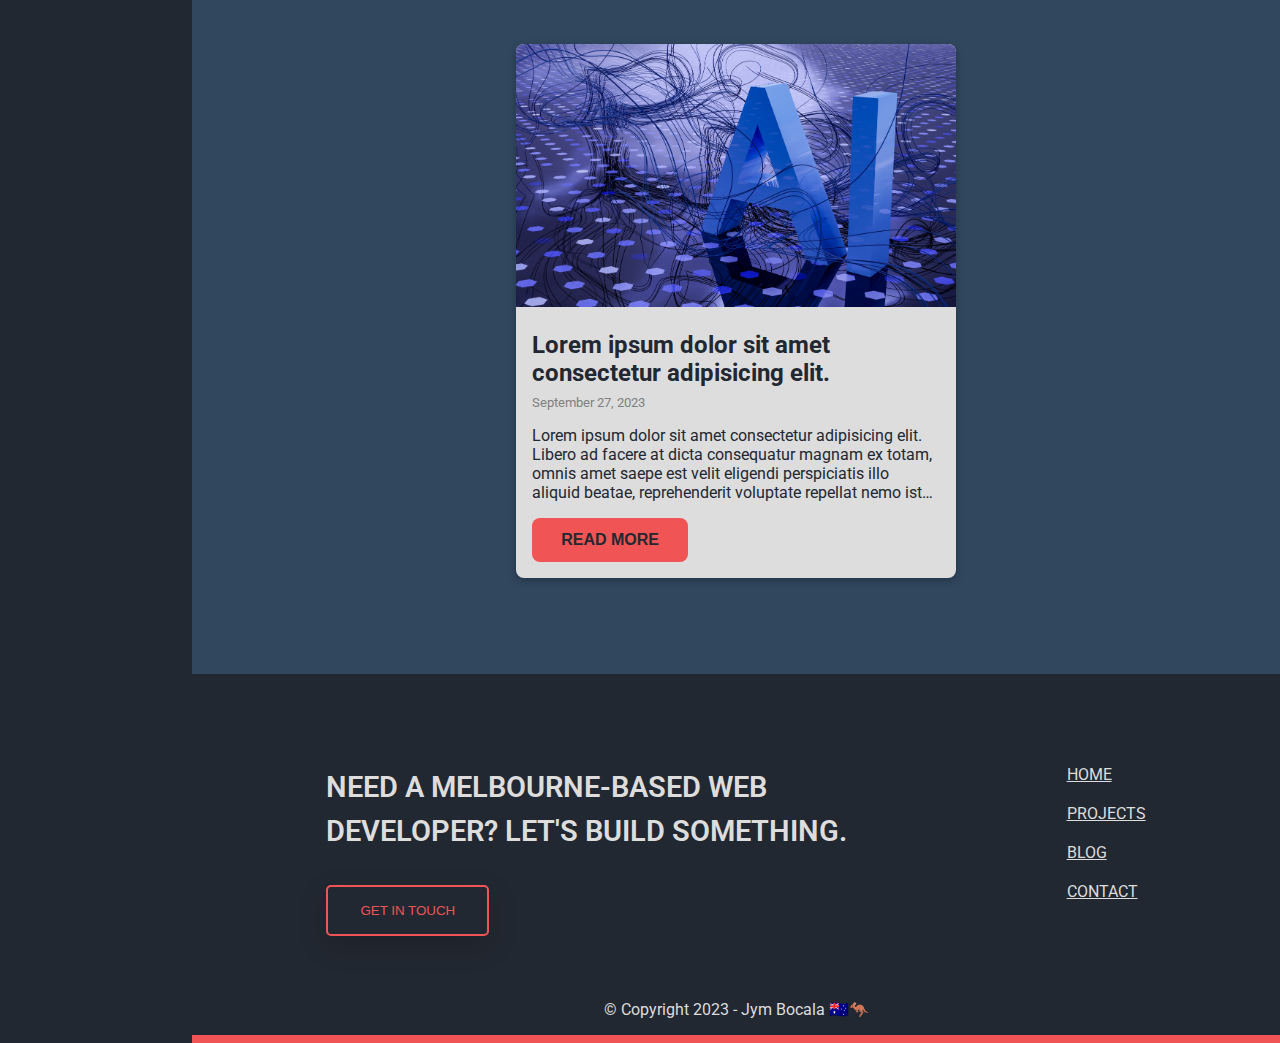
==== commit 9585ee03: "refactoring" ====
--- a/src/pages/blog.html
+++ b/src/pages/blog.html
@@ -27,9 +27,10 @@
       <nav id="main_nav">
         <p class="nav_initials" id="main_nav_initials">JB</p>
         <ul>
-          <li><a href="#" class="nav_link">Home</a></li>
-          <li><a href="#" class="nav_link">About</a></li>
-          <li><a href="#" class="nav_link">Contact</a></li>
+          <li><a href="./index.html" class="nav_link">Home</a></li>
+          <li><a href="./projects.html" class="nav_link">Projects</a></li>
+          <li><a href="./blog.html" class="nav_link">Blog</a></li>
+          <li><a href="./contact.html" class="nav_link">Contact</a></li>
         </ul>
         <a
           class="download-btn"
@@ -42,6 +43,48 @@
           <a href="#body" id="access_top" class="access_aid">Hide navigation</a>
         </p>
       </nav>
+      <!-- SIDE NAVIGATION -->
+      <div class="side-nav">
+        <p class="nav_initials">JB</p>
+        <ul>
+          <li>
+            <a href="./index.html" class="nav_link">
+              <svg class="nav_link_icon" xmlns="http://www.w3.org/2000/svg" viewBox="0 0 24 24"><path d="M19 21.0001H5C4.44772 21.0001 4 20.5524 4 20.0001V11.0001L1 11.0001L11.3273 1.61162C11.7087 1.26488 12.2913 1.26488 12.6727 1.61162L23 11.0001L20 11.0001V20.0001C20 20.5524 19.5523 21.0001 19 21.0001ZM6 19.0001H18V9.15757L12 3.70302L6 9.15757V19.0001ZM8 15.0001H16V17.0001H8V15.0001Z"></path></svg>
+              <p>Home</p>
+            </a>
+          </li>
+          <li>
+            <a href="./projects.html" class="nav_link">
+              <svg class="nav_link_icon" xmlns="http://www.w3.org/2000/svg" viewBox="0 0 24 24"><path d="M7 5V2C7 1.44772 7.44772 1 8 1H16C16.5523 1 17 1.44772 17 2V5H21C21.5523 5 22 5.44772 22 6V20C22 20.5523 21.5523 21 21 21H3C2.44772 21 2 20.5523 2 20V6C2 5.44772 2.44772 5 3 5H7ZM20 13H4V19H20V13ZM20 7H4V11H7V9H9V11H15V9H17V11H20V7ZM9 3V5H15V3H9Z"></path></svg>
+              <p>Projects</p>
+            </a>
+          </li>
+          <li>
+            <a href="./blog.html" class="nav_link">
+              <svg class="nav_link_icon" xmlns="http://www.w3.org/2000/svg" viewBox="0 0 24 24"><path d="M9.24264 18.9964H21V20.9964H3V16.7538L12.8995 6.85431L17.1421 11.0969L9.24264 18.9964ZM14.3137 5.44009L16.435 3.31877C16.8256 2.92825 17.4587 2.92825 17.8492 3.31877L20.6777 6.1472C21.0682 6.53772 21.0682 7.17089 20.6777 7.56141L18.5563 9.68273L14.3137 5.44009Z"></path></svg>
+              <p>Blog</p>
+            </a>
+          </li>
+          <li>
+            <a href="./contact.html" class="nav_link">
+              <svg class="nav_link_icon" xmlns="http://www.w3.org/2000/svg" viewBox="0 0 24 24"><path d="M21 16.42V19.9561C21 20.4811 20.5941 20.9167 20.0705 20.9537C19.6331 20.9846 19.2763 21 19 21C10.1634 21 3 13.8366 3 5C3 4.72371 3.01545 4.36687 3.04635 3.9295C3.08337 3.40588 3.51894 3 4.04386 3H7.5801C7.83678 3 8.05176 3.19442 8.07753 3.4498C8.10067 3.67907 8.12218 3.86314 8.14207 4.00202C8.34435 5.41472 8.75753 6.75936 9.3487 8.00303C9.44359 8.20265 9.38171 8.44159 9.20185 8.57006L7.04355 10.1118C8.35752 13.1811 10.8189 15.6425 13.8882 16.9565L15.4271 14.8019C15.5572 14.6199 15.799 14.5573 16.001 14.6532C17.2446 15.2439 18.5891 15.6566 20.0016 15.8584C20.1396 15.8782 20.3225 15.8995 20.5502 15.9225C20.8056 15.9483 21 16.1633 21 16.42Z"></path></svg>
+              <p>Contact</p>
+            </a>
+          </li>
+        </ul>
+        <a
+          class="download-btn"
+          href="../assets/Jym_Bocala_CV(1).pdf"
+          title="Download my CV"
+          download="Jym_Bocala_CV(1).pdf"
+          >
+          <svg class="nav_link_icon light-fill" xmlns="http://www.w3.org/2000/svg" viewBox="0 0 24 24"><path d="M4 19H20V12H22V20C22 20.5523 21.5523 21 21 21H3C2.44772 21 2 20.5523 2 20V12H4V19ZM14 9H19L12 16L5 9H10V3H14V9Z"></path></svg>
+            <p>CV</p>
+          </a
+        >
+      </div>
+      <!-- Wrapper for main and footer -->
+      <div class="page_wrapper">
       <main>
         <h1 class="main_heading">The latest</h1>
         <section class="blog_container">
@@ -182,27 +225,31 @@
           </div>
         </section>
       </main>
-      <footer>
-        <div class="footer_upper">
-          <div class="footer_cta">
-            <p>Need a Melbourne-based web developer? Let's build something.</p>
-            <a href="#">
-              <button class="cta_btn">Get in touch</button>
-            </a>
-          </div>
-          <div class="footer_info">
-            <ul class="footer_alt_nav">
-              <li><a href="#" class="footer_navlink">Home</a></li>
-              <li><a href="#" class="footer_navlink">Projects</a></li>
-              <li><a href="" class="footer_navlink">Blog</a></li>
-              <li><a href="" class="footer_navlink">Contact</a></li>
-            </ul>
-          </div>
-        </div>
-        <div class="footer_lower">
-          <p>© Copyright 2023 - Jym Bocala</p>
-        </div>
-      </footer>
+        <!-- FOOTER -->
+        <footer>
+          <div class="footer_upper">
+            <div class="footer_cta">
+              <p>
+                Need a Melbourne-based web developer? Let's build something.
+              </p>
+              <a href="#">
+                <button class="cta_btn">Get in touch</button>
+              </a>
+            </div>
+            <div class="footer_info">
+              <ul class="footer_alt_nav">
+                <li><a href="#" class="footer_navlink">Home</a></li>
+                <li><a href="#" class="footer_navlink">Projects</a></li>
+                <li><a href="" class="footer_navlink">Blog</a></li>
+                <li><a href="" class="footer_navlink">Contact</a></li>
+              </ul>
+            </div>
+          </div>
+          <div class="footer_lower">
+            <p>© Copyright 2023 - Jym Bocala 🇦🇺🦘</p>
+          </div>
+        </footer>
+      </div>
     </div>
   </body>
 </html>
--- a/src/styles/index.css
+++ b/src/styles/index.css
@@ -12,12 +12,24 @@
   overflow-y: scroll;
 }
 
+.container {
+  display: flex;
+  flex-direction: column;
+  align-items: center;
+  min-height: 100vh;
+  background-color: #222831;
+  max-width: 100%;
+}
+
+.page_wrapper {
+  width: 100%;
+}
+
 main {
   background-color: #30475E;
   display: flex;
   flex-direction: column;
   align-items: center;
-  width: 100%;
   min-height: 100vh;
   color: #DDDDDD;
   text-align: center;
@@ -30,18 +42,11 @@
   margin: 2em 0;
 }
 
-.container {
-  display: flex;
-  flex-direction: column;
-  align-items: center;
-  min-height: 100vh;
-  background-color: #222831;
-}
-
 /* === HOME PAGE === */
 .hero {
   display: flex;
   flex-wrap: wrap;
+  flex-direction: column;
   justify-content: center;
   align-items: center;
   padding: 1.5rem;
@@ -120,11 +125,15 @@
   padding: 1.5rem;
   margin: 3rem 0;
 }
+.about_me h2 {
+  width: 100%;
+}
 
 .about_content {
   text-align: left;
   line-height: 1.7;
   margin-bottom: 2rem;
+  width: 80%;
 }
 
 #project_btn {
@@ -136,6 +145,7 @@
   padding: 1rem 1.5rem;
   box-shadow: 0 10px 30px 0 rgba(152, 116, 116, 0.15);
   font-weight: 600;
+  font-size: 1rem;
 }
 
 .skills_container {
@@ -159,17 +169,20 @@
 
 /* === FOOTER === */
 footer {
-  margin-top: auto;
-  display: flex;
-  flex-direction: column;
-  width: 100%;
-  padding: 1rem;
+  margin-top: 2rem;
+  display: flex;
+  flex-direction: column;
+  width: 100%;
   background-color: #222831;
   border-bottom: 8px solid #F05454;
   color: #DDDDDD;
+  padding: 0 1rem;
 }
 
 .footer_upper {
+  display: flex;
+  flex-wrap: wrap;
+  justify-content: space-between;
   text-transform: uppercase;
 }
 .footer_upper .footer_cta {
@@ -208,6 +221,6 @@
 }
 
 .footer_lower {
-  align-self: center;
   margin-top: 1rem;
+  text-align: center;
 }/*# sourceMappingURL=index.css.map */--- a/src/styles/mediaqueries.css
+++ b/src/styles/mediaqueries.css
@@ -27,6 +27,28 @@
 }
 /* === Medium devices (landscape tablets) === */
 @media only screen and (min-width: 769px) {
+  /* Navigation */
+  .container {
+    flex-direction: row;
+    align-items: stretch;
+  }
+  .mob_nav {
+    display: none;
+  }
+  .side-nav {
+    display: flex;
+  }
+  .nav_initials {
+    margin: 0;
+    font-size: 2.2rem;
+  }
+  .nav_link > p,
+  .download-btn > p {
+    display: none;
+  }
+  .download-btn {
+    width: 80%;
+  }
   /* Contact Page */
   .contact_form_wrapper {
     max-width: 80%;
@@ -34,15 +56,44 @@
   #contact_submit_btn {
     max-width: 30%;
   }
+  /* Footer */
+  .footer_upper {
+    max-width: 80%;
+    align-self: center;
+  }
+  .footer_upper .footer_cta {
+    flex-basis: 70%;
+  }
+  .footer_upper .footer_alt_nav {
+    padding: 2rem 0;
+  }
 }
 /* === Large devices (laptops/desktops) === */
 @media only screen and (min-width: 992px) {
+  /* Navigation */
+  .side-nav {
+    min-width: 15%;
+  }
+  .nav_link {
+    display: flex;
+  }
+  .nav_link > p,
+  .download-btn > p {
+    display: block;
+    margin-left: 0.5rem;
+  }
+  /* Home Page */
+  .hero_image {
+    max-width: 40%;
+  }
   /* Blog and Projects Pages */
-  .project_container, .blog_container {
+  .project_container,
+  .blog_container {
     justify-content: space-around;
     gap: 4em;
   }
-  .project_card, .blog_card {
+  .project_card,
+  .blog_card {
     flex-basis: 45%;
     max-width: 500px;
   }
